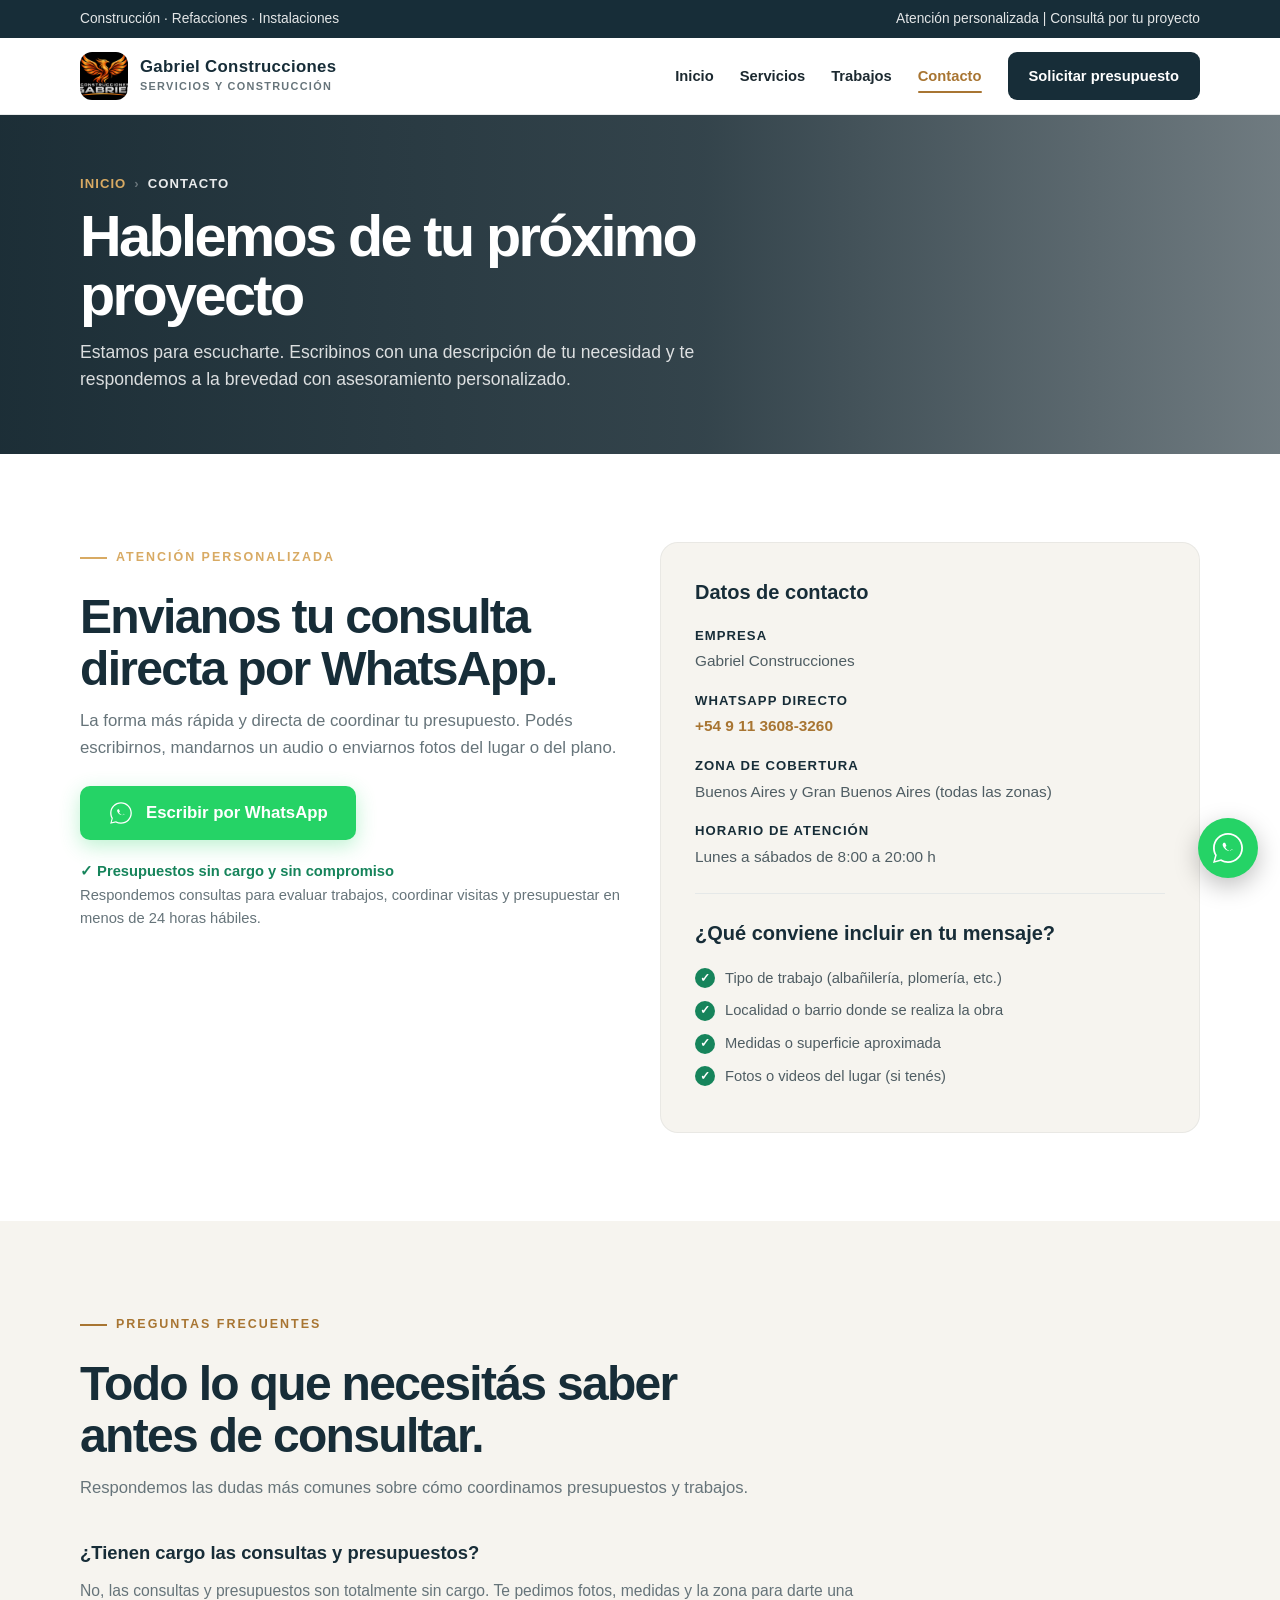
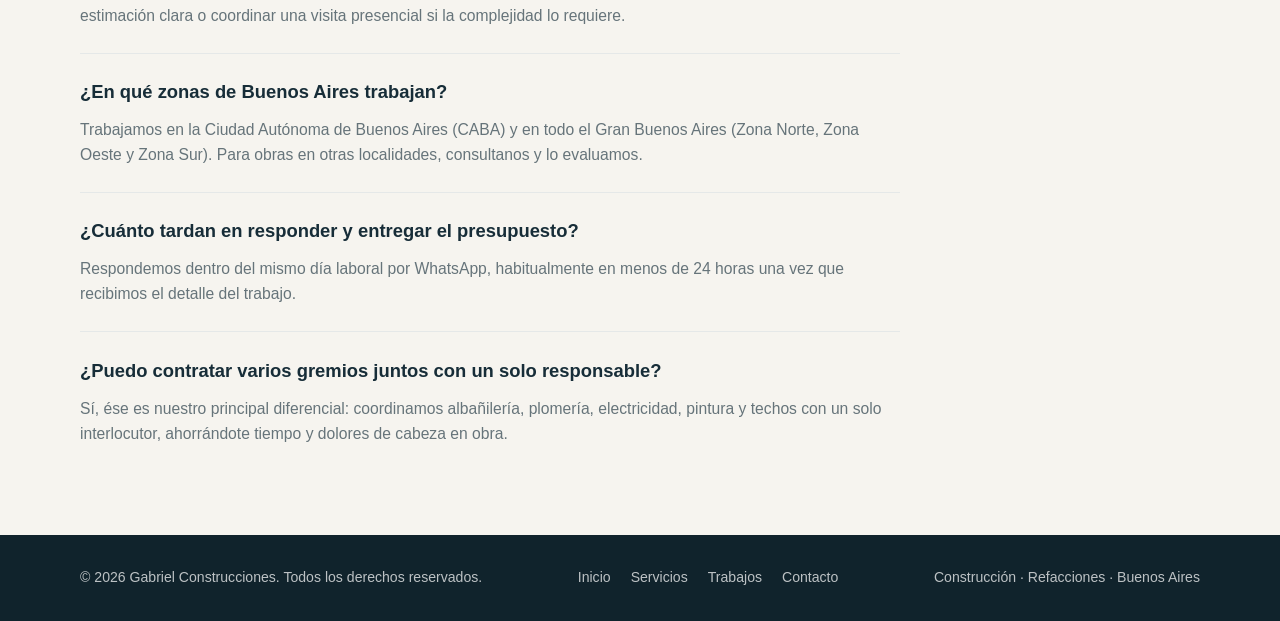
==== contacto.html @ 3e6b3d1d "Add files via upload" ====
<!DOCTYPE html>
<html lang="es">
<head>
  <meta charset="UTF-8">
  <meta name="viewport" content="width=device-width, initial-scale=1.0">
  <title>Contacto | Solicitá tu Presupuesto – Gabriel Construcciones Buenos Aires</title>
  <meta name="description" content="Contactá a Gabriel Construcciones por WhatsApp al +54 9 11 3608-3260. Presupuestos sin cargo para obras, refacciones e instalaciones en Buenos Aires.">
  <meta name="theme-color" content="#172d38">
  <link rel="canonical" href="https://gabrielconstrucciones.com.ar/contacto.html">

  <!-- Open Graph -->
  <meta property="og:title" content="Contacto | Solicitá tu Presupuesto – Gabriel Construcciones">
  <meta property="og:description" content="Escribinos por WhatsApp y contanos tu proyecto. Presupuestos sin cargo en Buenos Aires y alrededores.">
  <meta property="og:type" content="website">
  <meta property="og:url" content="https://gabrielconstrucciones.com.ar/contacto.html">
  <meta property="og:image" content="https://images.unsplash.com/photo-1600607687939-ce8a6c25118c?auto=format&fit=crop&w=1200&q=85">
  <meta property="og:locale" content="es_AR">
  <meta property="og:site_name" content="Gabriel Construcciones">

  <!-- Schema.org ContactPage JSON-LD -->
  <script type="application/ld+json">
  {
    "@context": "https://schema.org",
    "@type": "ContactPage",
    "name": "Contacto – Gabriel Construcciones",
    "url": "https://gabrielconstrucciones.com.ar/contacto.html",
    "mainEntity": {
      "@type": "LocalBusiness",
      "name": "Gabriel Construcciones",
      "telephone": "+5491136083260",
      "url": "https://gabrielconstrucciones.com.ar",
      "address": {
        "@type": "PostalAddress",
        "addressLocality": "Buenos Aires",
        "addressRegion": "Buenos Aires",
        "addressCountry": "AR"
      },
      "openingHoursSpecification": [{
        "@type": "OpeningHoursSpecification",
        "dayOfWeek": ["Monday","Tuesday","Wednesday","Thursday","Friday","Saturday"],
        "opens": "08:00",
        "closes": "20:00"
      }],
      "contactPoint": {
        "@type": "ContactPoint",
        "contactType": "customer service",
        "telephone": "+5491136083260",
        "availableLanguage": "Spanish"
      }
    }
  }
  </script>

  <!-- Schema.org FAQPage JSON-LD -->
  <script type="application/ld+json">
  {
    "@context": "https://schema.org",
    "@type": "FAQPage",
    "mainEntity": [
      {
        "@type": "Question",
        "name": "¿Tienen cargo las consultas y presupuestos?",
        "acceptedAnswer": {
          "@type": "Answer",
          "text": "No, las consultas y presupuestos son completamente sin cargo ni compromiso. Te pedimos fotos, medidas y la zona para darte una estimación clara."
        }
      },
      {
        "@type": "Question",
        "name": "¿En qué zonas de Buenos Aires trabajan?",
        "acceptedAnswer": {
          "@type": "Answer",
          "text": "Trabajamos en la Ciudad Autónoma de Buenos Aires (CABA) y en todo el Gran Buenos Aires (Zona Norte, Zona Oeste y Zona Sur)."
        }
      },
      {
        "@type": "Question",
        "name": "¿Cuánto tardan en responder y entregar el presupuesto?",
        "acceptedAnswer": {
          "@type": "Answer",
          "text": "Respondemos los mensajes de WhatsApp dentro del mismo día laboral, habitualmente en menos de 24 horas."
        }
      },
      {
        "@type": "Question",
        "name": "¿Puedo contratar varios gremios juntos con un solo responsable?",
        "acceptedAnswer": {
          "@type": "Answer",
          "text": "Sí, justamente ése es nuestro principal valor: coordinamos albañilería, plomería, electricidad, pintura y techos con un único punto de contacto."
        }
      }
    ]
  }
  </script>

  <!-- CSS: styles.css (común) + contacto.css (específico) -->
  <link rel="stylesheet" href="css/styles.css">
  <link rel="stylesheet" href="css/contacto.css">
</head>
<body>

  <!-- TOPBAR FIJA -->
  <div class="topbar">
    <div class="topbar-inner">
      <span>Construcción · Refacciones · Instalaciones</span>
      <span class="topbar-right-info">Atención personalizada | Consultá por tu proyecto</span>
    </div>
  </div>

  <!-- HEADER / NAVBAR FIJA -->
  <header>
    <div class="container nav">
      <a class="brand" href="index.html" aria-label="Gabriel Construcciones – Inicio">
        <span class="brand-mark"><img src="img/New-logo.jpeg" alt="Logo Gabriel Construcciones"></span>
        <span class="brand-text">
          <span class="brand-title">Gabriel Construcciones</span>
          <span class="brand-subtitle">Servicios y construcción</span>
        </span>
      </a>
      <nav class="nav-links" aria-label="Navegación principal">
        <a href="index.html">Inicio</a>
        <a href="servicios.html">Servicios</a>
        <a href="trabajos.html">Trabajos</a>
        <a href="contacto.html" class="active" aria-current="page">Contacto</a>
        <a class="btn btn-dark whatsapp-link" href="#">Solicitar presupuesto</a>
      </nav>
    </div>
  </header>

  <main>

    <!-- ══ 1. PAGE HERO ══ -->
    <section class="page-hero" style="background-image: url('https://images.unsplash.com/photo-1600607687939-ce8a6c25118c?auto=format&fit=crop&w=2000&q=85');">
      <div class="container">
        <div class="breadcrumb" aria-label="Miga de pan">
          <a href="index.html">Inicio</a>
          <span class="breadcrumb-separator">›</span>
          <span class="breadcrumb-current">Contacto</span>
        </div>
        <h1>Hablemos de tu próximo proyecto</h1>
        <p>Estamos para escucharte. Escribinos con una descripción de tu necesidad y te respondemos a la brevedad con asesoramiento personalizado.</p>
      </div>
    </section>

    <!-- ══ 2. GRILLA PRINCIPAL DE CONTACTO ══ -->
    <section id="contacto">
      <div class="container contact-grid">

        <!-- Columna izquierda: llamado a la acción directo -->
        <div class="contact-intro">
          <span class="eyebrow">Atención personalizada</span>
          <h2>Envianos tu consulta directa por WhatsApp.</h2>
          <p>La forma más rápida y directa de coordinar tu presupuesto. Podés escribirnos, mandarnos un audio o enviarnos fotos del lugar o del plano.</p>

          <a class="btn-wa whatsapp-link" href="#" aria-label="Escribir por WhatsApp a Gabriel Construcciones">
            <svg viewBox="0 0 48 48" fill="none" xmlns="http://www.w3.org/2000/svg">
              <path d="M24 4C12.954 4 4 12.954 4 24c0 3.69.997 7.14 2.734 10.1L4 44l10.17-2.676A19.9 19.9 0 0 0 24 44c11.046 0 20-8.954 20-20S35.046 4 24 4z" fill="#ffffff"/>
              <path d="M24 6.4C14.274 6.4 6.4 14.274 6.4 24c0 3.448.955 6.676 2.616 9.432L6.8 41.2l7.98-2.158A17.55 17.55 0 0 0 24 41.6c9.726 0 17.6-7.874 17.6-17.6S33.726 6.4 24 6.4z" fill="#25d366"/>
              <path d="M31.6 27.44c-.394-.197-2.33-1.149-2.692-1.28-.362-.131-.625-.197-.888.197-.263.394-1.02 1.28-1.25 1.543-.23.263-.46.296-.854.099-.394-.197-1.663-.613-3.167-1.954-1.17-1.044-1.96-2.332-2.19-2.726-.23-.394-.025-.607.172-.803.177-.176.394-.46.591-.69.197-.23.263-.394.394-.657.131-.263.066-.493-.033-.69-.099-.197-.888-2.14-1.217-2.929-.32-.77-.645-.665-.888-.677-.23-.011-.493-.014-.756-.014s-.69.099-.952.493c-.263.394-1.02 1.015-1.02 2.46s1.054 2.858 1.2 3.055c.148.197 2.051 3.133 4.972 4.395.695.3 1.237.479 1.66.614.697.222 1.332.19 1.834.115.559-.084 1.723-.704 1.967-1.384.243-.68.243-1.264.17-1.384-.07-.12-.333-.197-.727-.394z" fill="#ffffff"/>
            </svg>
            <span>Escribir por WhatsApp</span>
          </a>

          <div class="contact-note">
            <span>✓ Presupuestos sin cargo y sin compromiso</span>
            Respondemos consultas para evaluar trabajos, coordinar visitas y presupuestar en menos de 24 horas hábiles.
          </div>
        </div>

        <!-- Columna derecha: tarjeta con datos -->
        <aside class="contact-card">
          <h3>Datos de contacto</h3>
          <div class="contact-item">
            <strong>Empresa</strong>
            Gabriel Construcciones
          </div>
          <div class="contact-item">
            <strong>WhatsApp directo</strong>
            <a class="whatsapp-link" href="#">+54 9 11 3608-3260</a>
          </div>
          <div class="contact-item">
            <strong>Zona de cobertura</strong>
            Buenos Aires y Gran Buenos Aires (todas las zonas)
          </div>
          <div class="contact-item">
            <strong>Horario de atención</strong>
            Lunes a sábados de 8:00 a 20:00 h
          </div>

          <hr class="contact-divider">

          <h3>¿Qué conviene incluir en tu mensaje?</h3>
          <ul class="tips-list">
            <li>Tipo de trabajo (albañilería, plomería, etc.)</li>
            <li>Localidad o barrio donde se realiza la obra</li>
            <li>Medidas o superficie aproximada</li>
            <li>Fotos o videos del lugar (si tenés)</li>
          </ul>
        </aside>

      </div>
    </section>

    <!-- ══ 3. SECCIÓN FAQ ══ -->
    <section class="section-soft" id="preguntas">
      <div class="container">
        <div class="section-heading">
          <span class="eyebrow">Preguntas frecuentes</span>
          <h2>Todo lo que necesitás saber antes de consultar.</h2>
          <p>Respondemos las dudas más comunes sobre cómo coordinamos presupuestos y trabajos.</p>
        </div>

        <div class="faq-list">
          <article class="faq-item">
            <h3 class="faq-q">¿Tienen cargo las consultas y presupuestos?</h3>
            <p class="faq-a">No, las consultas y presupuestos son totalmente sin cargo. Te pedimos fotos, medidas y la zona para darte una estimación clara o coordinar una visita presencial si la complejidad lo requiere.</p>
          </article>

          <article class="faq-item">
            <h3 class="faq-q">¿En qué zonas de Buenos Aires trabajan?</h3>
            <p class="faq-a">Trabajamos en la Ciudad Autónoma de Buenos Aires (CABA) y en todo el Gran Buenos Aires (Zona Norte, Zona Oeste y Zona Sur). Para obras en otras localidades, consultanos y lo evaluamos.</p>
          </article>

          <article class="faq-item">
            <h3 class="faq-q">¿Cuánto tardan en responder y entregar el presupuesto?</h3>
            <p class="faq-a">Respondemos dentro del mismo día laboral por WhatsApp, habitualmente en menos de 24 horas una vez que recibimos el detalle del trabajo.</p>
          </article>

          <article class="faq-item">
            <h3 class="faq-q">¿Puedo contratar varios gremios juntos con un solo responsable?</h3>
            <p class="faq-a">Sí, ése es nuestro principal diferencial: coordinamos albañilería, plomería, electricidad, pintura y techos con un solo interlocutor, ahorrándote tiempo y dolores de cabeza en obra.</p>
          </article>
        </div>
      </div>
    </section>

  </main>

  <!-- FOOTER -->
  <footer>
    <div class="container footer-inner">
      <span>© <span id="year"></span> Gabriel Construcciones. Todos los derechos reservados.</span>
      <div class="footer-links">
        <a href="index.html">Inicio</a>
        <a href="servicios.html">Servicios</a>
        <a href="trabajos.html">Trabajos</a>
        <a href="contacto.html">Contacto</a>
      </div>
      <span>Construcción · Refacciones · Buenos Aires</span>
    </div>
  </footer>

  <!-- WHATSAPP FLOTANTE -->
  <a class="whatsapp-float whatsapp-link" href="#" aria-label="Contactar a Gabriel Construcciones por WhatsApp" title="Escribinos por WhatsApp">
    <svg viewBox="0 0 48 48" fill="none" xmlns="http://www.w3.org/2000/svg">
      <path d="M24 4C12.954 4 4 12.954 4 24c0 3.69.997 7.14 2.734 10.1L4 44l10.17-2.676A19.9 19.9 0 0 0 24 44c11.046 0 20-8.954 20-20S35.046 4 24 4z" fill="#ffffff"/>
      <path d="M24 6.4C14.274 6.4 6.4 14.274 6.4 24c0 3.448.955 6.676 2.616 9.432L6.8 41.2l7.98-2.158A17.55 17.55 0 0 0 24 41.6c9.726 0 17.6-7.874 17.6-17.6S33.726 6.4 24 6.4z" fill="#25d366"/>
      <path d="M31.6 27.44c-.394-.197-2.33-1.149-2.692-1.28-.362-.131-.625-.197-.888.197-.263.394-1.02 1.28-1.25 1.543-.23.263-.46.296-.854.099-.394-.197-1.663-.613-3.167-1.954-1.17-1.044-1.96-2.332-2.19-2.726-.23-.394-.025-.607.172-.803.177-.176.394-.46.591-.69.197-.23.263-.394.394-.657.131-.263.066-.493-.033-.69-.099-.197-.888-2.14-1.217-2.929-.32-.77-.645-.665-.888-.677-.23-.011-.493-.014-.756-.014s-.69.099-.952.493c-.263.394-1.02 1.015-1.02 2.46s1.054 2.858 1.2 3.055c.148.197 2.051 3.133 4.972 4.395.695.3 1.237.479 1.66.614.697.222 1.332.19 1.834.115.559-.084 1.723-.704 1.967-1.384.243-.68.243-1.264.17-1.384-.07-.12-.333-.197-.727-.394z" fill="#ffffff"/>
    </svg>
  </a>

  <!-- JS DINÁMICO (Animaciones al hacer scroll y funcionalidades) -->
  <script src="js/main.js"></script>
</body>
</html>
---- css/styles.css ----
/* ============================================================
   Gabriel Construcciones – Hoja de estilos principal
   styles.css  |  Base compartida: variables, layout, navbar,
                 footer, botones y utilidades.
   ============================================================ */

/* ── VARIABLES ─────────────────────────────────────────────── */
:root {
  --navy:          #172d38;
  --navy-2:        #203d49;
  --gold:          #d8aa63;
  --gold-dark:     #a87532;
  --cream:         #f6f4ef;
  --paper:         #ffffff;
  --ink:           #1c2930;
  --muted:         #66747a;
  --green:         #16845b;
  --wa-green:      #25d366;
  --line:          #e5e8e8;
  --radius:        18px;
  --shadow:        0 16px 45px rgba(20, 39, 48, .10);
  --topbar-height: 38px;
  --navbar-height: 76px;
}

/* ── RESET & BASE ───────────────────────────────────────────── */
*, *::before, *::after { box-sizing: border-box; }
html { scroll-behavior: smooth; }
body {
  margin: 0;
  padding-top: calc(var(--topbar-height) + var(--navbar-height));
  color: var(--ink);
  background: var(--paper);
  font-family: Arial, Helvetica, sans-serif;
  line-height: 1.55;
  -webkit-font-smoothing: antialiased;
}
a { color: inherit; text-decoration: none; }
img { max-width: 100%; display: block; }
ul, ol { padding: 0; margin: 0; list-style: none; }

/* ── CONTENEDOR ─────────────────────────────────────────────── */
.container {
  width: min(1120px, calc(100% - 40px));
  margin: 0 auto;
}

/* ── TOPBAR FIJA ────────────────────────────────────────────── */
.topbar {
  position: fixed;
  top: 0;
  left: 0;
  right: 0;
  z-index: 40;
  background: var(--navy);
  color: #fff;
  font-size: .86rem;
  min-height: var(--topbar-height);
  display: flex;
  align-items: center;
}
.topbar-inner {
  width: min(1120px, calc(100% - 40px));
  margin: 0 auto;
  min-height: var(--topbar-height);
  display: flex;
  justify-content: space-between;
  align-items: center;
  gap: 16px;
}
.topbar span { opacity: .88; }
.topbar-right-info { opacity: .88; }

/* ── HEADER / NAVBAR FIJA ───────────────────────────────────── */
header {
  position: fixed;
  top: var(--topbar-height);
  left: 0;
  right: 0;
  z-index: 39;
  background: rgba(255, 255, 255, .97);
  border-bottom: 1px solid rgba(20, 39, 48, .08);
  backdrop-filter: blur(12px);
  -webkit-backdrop-filter: blur(12px);
}
.nav {
  min-height: var(--navbar-height);
  display: flex;
  justify-content: space-between;
  align-items: center;
  gap: 24px;
}

/* ── MARCA / LOGO ───────────────────────────────────────────── */
.brand {
  display: flex;
  align-items: center;
  gap: 12px;
  font-weight: 800;
  letter-spacing: .02em;
  color: var(--navy);
  text-decoration: none;
}
.brand:hover { color: var(--navy); }
.brand-mark {
  flex-shrink: 0;
  width: 48px;
  height: 48px;
  display: flex;
  align-items: center;
  justify-content: center;
  border-radius: 12px;
  overflow: hidden;
  background: transparent;
}
.brand-mark img {
  width: 100%;
  height: 100%;
  object-fit: cover;
  display: block;
}
.brand-text {
  display: flex;
  flex-direction: column;
}
.brand-title {
  display: block;
  font-size: 1.05rem;
  font-weight: 800;
  line-height: 1.15;
  color: var(--navy);
}
.brand-subtitle {
  display: block;
  color: var(--muted);
  font-size: .68rem;
  font-weight: 600;
  letter-spacing: .12em;
  text-transform: uppercase;
  margin-top: 2px;
}

/* ── NAVEGACIÓN ─────────────────────────────────────────────── */
.nav-links {
  display: flex;
  align-items: center;
  gap: 26px;
  font-size: .92rem;
  font-weight: 700;
}
.nav-links a:not(.btn) {
  color: var(--ink);
  transition: color .18s ease;
  position: relative;
  padding: 6px 0;
}
.nav-links a:not(.btn):hover,
.nav-links a:not(.btn).active,
.nav-links a:not(.btn)[aria-current="page"] {
  color: var(--gold-dark);
}
.nav-links a:not(.btn).active::after,
.nav-links a:not(.btn)[aria-current="page"]::after {
  content: "";
  position: absolute;
  left: 0;
  right: 0;
  bottom: 0;
  height: 2px;
  background: var(--gold-dark);
  border-radius: 2px;
}

/* ── BOTONES ────────────────────────────────────────────────── */
.btn {
  display: inline-flex;
  justify-content: center;
  align-items: center;
  gap: 9px;
  min-height: 48px;
  padding: 0 21px;
  border: 0;
  border-radius: 9px;
  background: var(--gold);
  color: var(--navy);
  font-weight: 800;
  font-size: .92rem;
  cursor: pointer;
  text-decoration: none;
  transition: transform .18s ease, filter .18s ease;
  white-space: nowrap;
}
.btn:hover {
  transform: translateY(-2px);
  filter: brightness(1.04);
}
.btn-dark {
  background: var(--navy);
  color: #fff;
}
.btn-dark:hover {
  background: var(--navy-2);
  color: #fff;
}
.btn-outline {
  border: 1px solid rgba(255, 255, 255, .42);
  color: #fff;
  background: transparent;
}
.btn-outline:hover {
  background: rgba(255, 255, 255, .1);
  color: #fff;
}

/* ── EYEBROW & TIPOGRAFÍA COMÚN ─────────────────────────────── */
.eyebrow {
  display: inline-flex;
  align-items: center;
  gap: 9px;
  color: var(--gold);
  font-size: .78rem;
  font-weight: 800;
  letter-spacing: .16em;
  text-transform: uppercase;
  margin: 0 0 10px;
}
.eyebrow::before {
  content: "";
  width: 27px;
  height: 2px;
  background: currentColor;
  flex-shrink: 0;
}
.section-heading {
  max-width: 690px;
  margin-bottom: 38px;
}
.section-heading .eyebrow {
  color: var(--gold-dark);
}
.section-heading p {
  color: var(--muted);
  margin: 0;
  font-size: 1.04rem;
}

h1 {
  margin: 20px 0 18px;
  max-width: 680px;
  font-size: clamp(2.5rem, 6vw, 4.8rem);
  line-height: 1.03;
  letter-spacing: -.045em;
}
h2 {
  margin: 13px 0 12px;
  color: var(--navy);
  font-size: clamp(2rem, 4vw, 3rem);
  line-height: 1.1;
  letter-spacing: -.035em;
}
h3 {
  color: var(--navy);
}

/* ── SECCIONES BASE ─────────────────────────────────────────── */
section {
  padding: 88px 0;
}
.section-soft {
  background: var(--cream);
}

/* ── PAGE HERO (para páginas secundarias) ────────────────────── */
.page-hero {
  position: relative;
  min-height: 340px;
  display: flex;
  align-items: center;
  color: #fff;
  background-size: cover;
  background-position: center;
  padding: 60px 0;
}
.page-hero::before {
  content: "";
  position: absolute;
  inset: 0;
  background: linear-gradient(90deg, rgba(16,35,44,.95) 0%, rgba(16,35,44,.85) 55%, rgba(16,35,44,.60) 100%);
  z-index: 1;
}
.page-hero .container {
  position: relative;
  z-index: 2;
  max-width: 760px;
  margin-left: max(20px, calc((100% - 1120px) / 2));
}
.page-hero h1 {
  font-size: clamp(2.2rem, 5vw, 3.6rem);
  margin: 12px 0 14px;
}
.page-hero p {
  font-size: 1.1rem;
  color: rgba(255, 255, 255, .84);
  margin: 0;
  max-width: 620px;
}

/* ── BREADCRUMB ─────────────────────────────────────────────── */
.breadcrumb {
  display: flex;
  align-items: center;
  gap: 8px;
  font-size: .82rem;
  font-weight: 700;
  letter-spacing: .08em;
  text-transform: uppercase;
  color: rgba(255, 255, 255, .65);
  margin-bottom: 8px;
}
.breadcrumb a {
  color: var(--gold);
  transition: opacity .18s;
}
.breadcrumb a:hover { opacity: .8; }
.breadcrumb-separator { opacity: .5; }
.breadcrumb-current { color: rgba(255, 255, 255, .9); }

/* ── CTA BAND (compartido) ──────────────────────────────────── */
.cta-band {
  padding: 58px 0;
  color: #fff;
  background: var(--navy);
}
.cta-inner {
  display: flex;
  justify-content: space-between;
  align-items: center;
  gap: 30px;
}
.cta-inner h2 {
  color: #fff;
  margin: 0 0 10px;
}
.cta-inner p {
  margin: 0;
  color: rgba(255, 255, 255, .72);
}

/* ── FOOTER (compartido) ────────────────────────────────────── */
footer {
  padding: 32px 0;
  background: #10232c;
  color: rgba(255, 255, 255, .72);
  font-size: .88rem;
}
.footer-inner {
  display: flex;
  justify-content: space-between;
  align-items: center;
  gap: 20px;
  flex-wrap: wrap;
}
.footer-links {
  display: flex;
  gap: 20px;
  align-items: center;
}
.footer-links a {
  color: rgba(255, 255, 255, .72);
  transition: color .18s;
}
.footer-links a:hover {
  color: var(--gold);
}

/* ── BOTÓN FLOTANTE WHATSAPP (compartido) ────────────────────── */
.whatsapp-float {
  position: fixed;
  right: 22px;
  bottom: 22px;
  z-index: 50;
  width: 60px;
  height: 60px;
  display: grid;
  place-items: center;
  border-radius: 50%;
  background: var(--wa-green);
  box-shadow: 0 8px 25px rgba(0, 0, 0, .25);
  transition: transform .2s ease, box-shadow .2s ease;
  text-decoration: none;
}
.whatsapp-float:hover {
  transform: scale(1.08);
  box-shadow: 0 12px 30px rgba(0, 0, 0, .32);
}
.whatsapp-float svg {
  width: 36px;
  height: 36px;
  display: block;
}

/* ── HEADER CON SOMBRA AL HACER SCROLL ──────────────────────── */
header.header-scrolled {
  box-shadow: 0 10px 30px rgba(20, 39, 48, 0.08);
  background: rgba(255, 255, 255, 0.98);
}

/* ── ANIMACIONES AL HACER SCROLL (JS REVEAL) ────────────────── */
.reveal-on-scroll {
  opacity: 0;
  transform: translateY(32px);
  transition: opacity 0.7s cubic-bezier(0.16, 1, 0.3, 1), transform 0.7s cubic-bezier(0.16, 1, 0.3, 1);
  will-change: opacity, transform;
}

.reveal-on-scroll.is-visible {
  opacity: 1;
  transform: translateY(0);
}

/* Transición suave para elementos con interacción */
.service-card, .work-card, .step {
  transition: transform 0.3s cubic-bezier(0.16, 1, 0.3, 1), box-shadow 0.3s ease;
}

/* ── RESPONSIVE BASE (900px & 650px) ────────────────────────── */
@media (max-width: 900px) {
  .nav-links a:not(.btn) { display: none; }
  .nav-links { gap: 14px; }
}

@media (max-width: 650px) {
  body { padding-top: calc(var(--topbar-height) + 66px); }
  .container { width: min(100% - 30px, 1120px); }
  .topbar-inner { justify-content: center; text-align: center; }
  .topbar-right-info { display: none; }
  .nav { min-height: 66px; }
  .nav-links .btn { min-height: 42px; padding: 0 13px; font-size: .84rem; }
  .page-hero { min-height: 280px; padding: 40px 0; }
  section { padding: 66px 0; }
  .cta-inner { align-items: flex-start; flex-direction: column; }
  .footer-inner { flex-direction: column; align-items: flex-start; gap: 14px; }
  .whatsapp-float { width: 54px; height: 54px; right: 15px; bottom: 15px; }
  .whatsapp-float svg { width: 32px; height: 32px; }
}
---- css/contacto.css ----
/* ============================================================
   Gabriel Construcciones – Estilos específicos de Contacto
   contacto.css
   ============================================================ */

/* ── GRID DE CONTACTO (2 columnas) ──────────────────────────── */
.contact-grid {
  display: grid;
  grid-template-columns: 1fr 1fr;
  gap: 40px;
  align-items: start;
}

.contact-intro p {
  color: var(--muted);
  font-size: 1.05rem;
  line-height: 1.6;
  margin: 0 0 24px;
}

/* ── BOTÓN WHATSAPP GRANDE DE CONTACTO ──────────────────────── */
.btn-wa {
  display: inline-flex;
  align-items: center;
  justify-content: center;
  gap: 12px;
  background: var(--wa-green);
  color: #fff;
  font-weight: 800;
  font-size: 1.05rem;
  padding: 0 28px;
  min-height: 54px;
  border-radius: 10px;
  box-shadow: 0 6px 20px rgba(37, 211, 102, .3);
  transition: transform .18s ease, filter .18s ease, box-shadow .18s ease;
  text-decoration: none;
}
.btn-wa:hover {
  transform: translateY(-2px);
  filter: brightness(1.06);
  box-shadow: 0 10px 25px rgba(37, 211, 102, .4);
}
.btn-wa svg {
  width: 26px;
  height: 26px;
  flex-shrink: 0;
}

.contact-note {
  margin-top: 20px;
  color: var(--muted);
  font-size: .92rem;
  line-height: 1.6;
}
.contact-note span {
  display: block;
  margin-top: 4px;
  color: var(--green);
  font-weight: 700;
}

/* ── TARJETA DE DATOS (DERECHA) ─────────────────────────────── */
.contact-card {
  padding: 34px;
  border-radius: var(--radius);
  background: var(--cream);
  border: 1px solid rgba(20, 39, 48, .06);
}
.contact-card h3 {
  color: var(--navy);
  margin: 0 0 18px;
  font-size: 1.25rem;
}
.contact-item {
  margin: 18px 0;
  color: #4f5d63;
  font-size: .96rem;
}
.contact-item strong {
  display: block;
  color: var(--navy);
  font-size: .82rem;
  letter-spacing: .08em;
  text-transform: uppercase;
  margin-bottom: 3px;
  font-weight: 800;
}
.contact-item a {
  color: var(--gold-dark);
  font-weight: 800;
  transition: opacity .18s;
}
.contact-item a:hover {
  opacity: .8;
}

.contact-divider {
  border: none;
  border-top: 1px solid var(--line);
  margin: 24px 0;
}

/* ── LISTA DE QUÉ INCLUIR EN LA CONSULTA ────────────────────── */
.tips-list {
  list-style: none;
  padding: 0;
  margin: 16px 0 0;
}
.tips-list li {
  display: flex;
  gap: 10px;
  margin: 10px 0;
  color: #4f5d63;
  font-size: .92rem;
  align-items: center;
}
.tips-list li::before {
  content: "✓";
  flex: 0 0 20px;
  height: 20px;
  display: grid;
  place-items: center;
  border-radius: 50%;
  color: #fff;
  background: var(--green);
  font-size: .75rem;
  font-weight: 900;
}

/* ── SECCIÓN FAQ ────────────────────────────────────────────── */
.faq-list {
  max-width: 820px;
  margin-top: 20px;
}
.faq-item {
  border-bottom: 1px solid var(--line);
  padding: 24px 0;
}
.faq-item:first-child {
  padding-top: 0;
}
.faq-item:last-child {
  border-bottom: none;
  padding-bottom: 0;
}
.faq-q {
  color: var(--navy);
  margin: 0 0 10px;
  font-size: 1.15rem;
  font-weight: 800;
}
.faq-a {
  color: var(--muted);
  margin: 0;
  font-size: .98rem;
  line-height: 1.65;
}

/* ── RESPONSIVE ESPECÍFICO DE CONTACTO ──────────────────────── */
@media (max-width: 768px) {
  .contact-grid {
    grid-template-columns: 1fr;
    gap: 30px;
  }
  .contact-card {
    padding: 24px;
  }
}
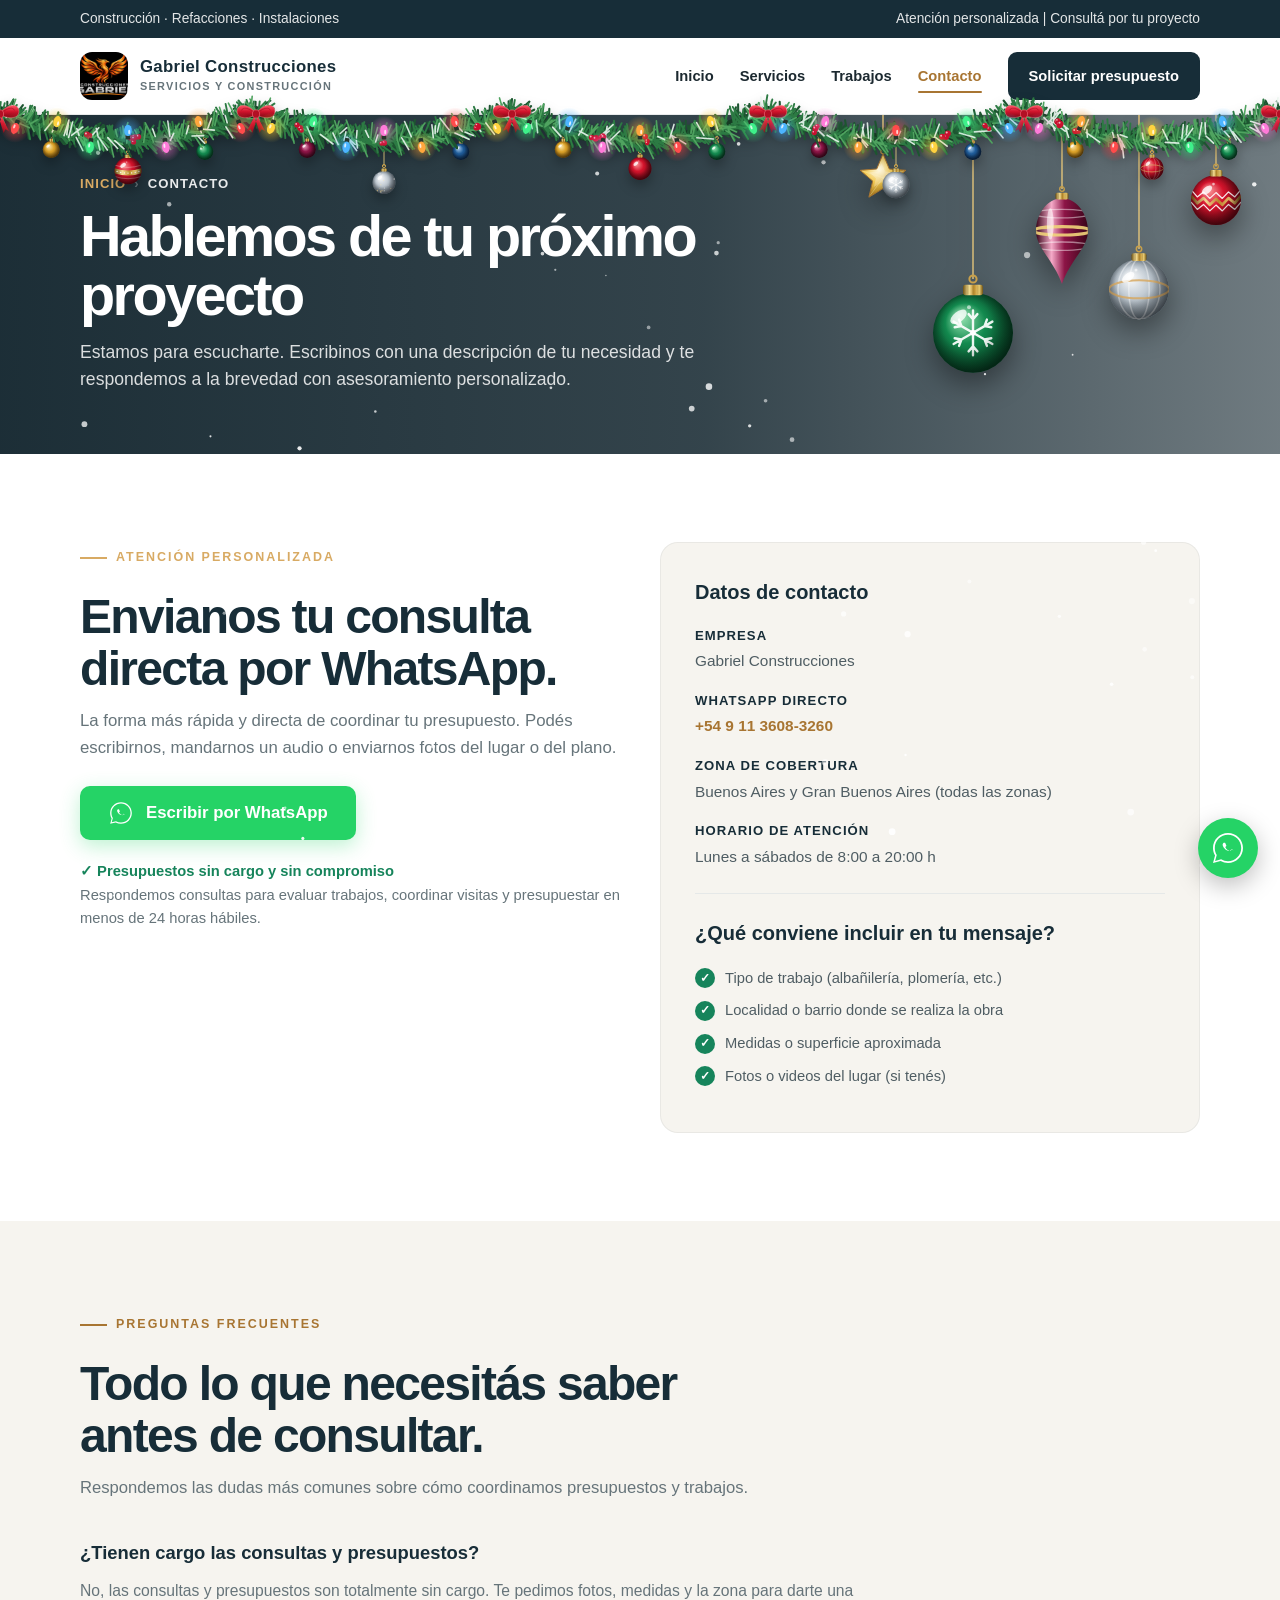
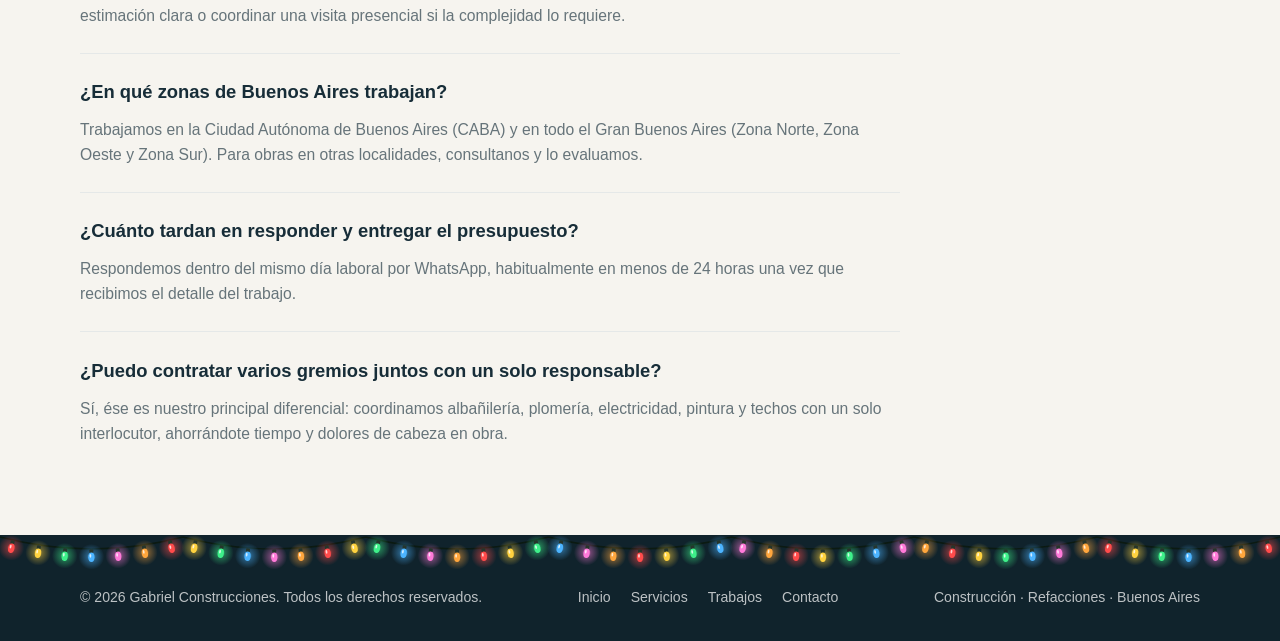
==== commit a0555ab6: "Decoración navideña: guirnalda con luces, bolas colgantes, nevada y tira de luces en el footer" ====
--- a/contacto.html
+++ b/contacto.html
@@ -96,6 +96,7 @@
   <!-- CSS: styles.css (común) + contacto.css (específico) -->
   <link rel="stylesheet" href="css/styles.css">
   <link rel="stylesheet" href="css/contacto.css">
+  <link rel="stylesheet" href="css/navidad.css">
 </head>
 <body>
 
@@ -117,7 +118,12 @@
           <span class="brand-subtitle">Servicios y construcción</span>
         </span>
       </a>
-      <nav class="nav-links" aria-label="Navegación principal">
+      <button class="nav-toggle" id="navToggle" aria-label="Abrir menú de navegación" aria-expanded="false">
+        <span></span>
+        <span></span>
+        <span></span>
+      </button>
+      <nav class="nav-links" id="navLinks" aria-label="Navegación principal">
         <a href="index.html">Inicio</a>
         <a href="servicios.html">Servicios</a>
         <a href="trabajos.html">Trabajos</a>
@@ -261,5 +267,6 @@
 
   <!-- JS DINÁMICO (Animaciones al hacer scroll y funcionalidades) -->
   <script src="js/main.js"></script>
+  <script src="js/navidad.js"></script>
 </body>
 </html>
--- a/css/styles.css
+++ b/css/styles.css
@@ -423,10 +423,90 @@
   transition: transform 0.3s cubic-bezier(0.16, 1, 0.3, 1), box-shadow 0.3s ease;
 }
 
+/* ── BOTÓN MENÚ HAMBURGUESA (MÓVIL) ─────────────────────────── */
+.nav-toggle {
+  display: none;
+  background: transparent;
+  border: none;
+  cursor: pointer;
+  padding: 8px;
+  width: 44px;
+  height: 44px;
+  flex-direction: column;
+  justify-content: center;
+  align-items: center;
+  gap: 5px;
+  z-index: 50;
+}
+.nav-toggle span {
+  display: block;
+  width: 26px;
+  height: 2.5px;
+  background: var(--navy);
+  border-radius: 2px;
+  transition: transform 0.3s ease, opacity 0.3s ease, background-color 0.3s ease;
+}
+.nav-toggle.is-active span:nth-child(1) {
+  transform: translateY(7.5px) rotate(45deg);
+}
+.nav-toggle.is-active span:nth-child(2) {
+  opacity: 0;
+}
+.nav-toggle.is-active span:nth-child(3) {
+  transform: translateY(-7.5px) rotate(-45deg);
+}
+
+/* ── OVERLAY OSCURO PARA MENÚ MÓVIL ─────────────────────────── */
+.nav-overlay {
+  display: none;
+  position: fixed;
+  inset: 0;
+  background: rgba(16, 35, 44, 0.6);
+  backdrop-filter: blur(4px);
+  z-index: 35;
+  opacity: 0;
+  transition: opacity 0.3s ease;
+}
+.nav-overlay.is-active {
+  display: block;
+  opacity: 1;
+}
+
 /* ── RESPONSIVE BASE (900px & 650px) ────────────────────────── */
 @media (max-width: 900px) {
-  .nav-links a:not(.btn) { display: none; }
-  .nav-links { gap: 14px; }
+  .nav-toggle {
+    display: flex;
+  }
+  .nav-links {
+    position: fixed;
+    top: calc(var(--topbar-height) + var(--navbar-height));
+    right: 0;
+    width: 280px;
+    height: calc(100vh - (var(--topbar-height) + var(--navbar-height)));
+    background: #ffffff;
+    flex-direction: column;
+    align-items: flex-start;
+    padding: 30px 24px;
+    gap: 20px;
+    box-shadow: -10px 0 30px rgba(0, 0, 0, 0.1);
+    transform: translateX(100%);
+    transition: transform 0.35s cubic-bezier(0.16, 1, 0.3, 1);
+    z-index: 45;
+  }
+  .nav-links.is-open {
+    transform: translateX(0);
+  }
+  .nav-links a:not(.btn) {
+    display: block;
+    font-size: 1.15rem;
+    width: 100%;
+    padding: 10px 0;
+    border-bottom: 1px solid var(--line);
+  }
+  .nav-links .btn {
+    width: 100%;
+    margin-top: 10px;
+  }
 }
 
 @media (max-width: 650px) {
@@ -435,7 +515,10 @@
   .topbar-inner { justify-content: center; text-align: center; }
   .topbar-right-info { display: none; }
   .nav { min-height: 66px; }
-  .nav-links .btn { min-height: 42px; padding: 0 13px; font-size: .84rem; }
+  .nav-links {
+    top: calc(var(--topbar-height) + 66px);
+    height: calc(100vh - (var(--topbar-height) + 66px));
+  }
   .page-hero { min-height: 280px; padding: 40px 0; }
   section { padding: 66px 0; }
   .cta-inner { align-items: flex-start; flex-direction: column; }
--- a/css/navidad.css
+++ b/css/navidad.css
@@ -0,0 +1,128 @@
+/* ============================================================
+   Gabriel Construcciones – Decoración navideña
+   navidad.css  |  Estilos de los adornos generados por js/navidad.js
+   Para quitar la decoración: borrar el <link> a este archivo y el
+   <script> a js/navidad.js en cada página.
+   ============================================================ */
+
+.xmas-deco {
+  pointer-events: none;
+  line-height: 0;
+}
+.xmas-deco svg {
+  display: block;
+  overflow: visible;
+}
+
+/* ── Guirnalda bajo el menú (acompaña al header fijo) ───────── */
+.xmas-garland {
+  position: absolute;
+  left: 0;
+  right: 0;
+  top: calc(100% - 8px);
+  z-index: 1;
+  filter: drop-shadow(0 6px 6px rgba(0, 0, 0, .28));
+}
+
+/* ── Adornos colgantes del hero ─────────────────────────────── */
+.xmas-on .hero {
+  position: relative;
+  overflow: hidden;
+}
+.xmas-on .hero > .container {
+  position: relative;
+  z-index: 2;
+}
+.xmas-on .page-hero {
+  overflow: hidden;
+}
+.xmas-hangers {
+  position: absolute;
+  inset: 0;
+  z-index: 1;
+}
+.xmas-hang {
+  position: absolute;
+  top: 0;
+  transform-origin: 50% 0;
+  animation: xmasSwing var(--d, 3.5s) ease-in-out var(--del, 0s) infinite alternate;
+  filter: drop-shadow(0 12px 14px rgba(0, 0, 0, .38));
+  will-change: transform;
+}
+
+/* ── Guirnalda sobre la franja CTA ──────────────────────────── */
+.xmas-on .cta-band {
+  position: relative;
+  padding-top: 112px;
+  overflow: hidden;
+}
+.xmas-garland-cta {
+  position: absolute;
+  left: 0;
+  right: 0;
+  top: 0;
+  z-index: 1;
+  filter: drop-shadow(0 6px 6px rgba(0, 0, 0, .35));
+}
+.xmas-on .cta-band .cta-inner {
+  position: relative;
+  z-index: 2;
+}
+
+/* ── Tira de luces del footer ───────────────────────────────── */
+.xmas-on footer {
+  position: relative;
+  padding-top: 52px;
+}
+.xmas-lights-footer {
+  position: absolute;
+  left: 0;
+  right: 0;
+  top: 0;
+}
+
+/* ── Nevada ─────────────────────────────────────────────────── */
+.xmas-snow {
+  position: fixed;
+  inset: 0;
+  width: 100%;
+  height: 100%;
+  z-index: 38;
+  pointer-events: none;
+}
+
+/* ── Animaciones ────────────────────────────────────────────── */
+.xmas-deco .xl {
+  animation: xmasTwinkle 2s ease-in-out infinite;
+}
+.xmas-deco .xs {
+  transform-box: view-box;
+  animation: xmasSwingSm 3s ease-in-out infinite alternate;
+}
+
+@keyframes xmasTwinkle {
+  0%, 100% { opacity: 1; }
+  50%      { opacity: .3; }
+}
+@keyframes xmasSwing {
+  from { transform: rotate(calc(var(--amp, 4deg) * -1)); }
+  to   { transform: rotate(var(--amp, 4deg)); }
+}
+@keyframes xmasSwingSm {
+  from { transform: rotate(-7deg); }
+  to   { transform: rotate(7deg); }
+}
+
+/* ── Responsive ─────────────────────────────────────────────── */
+@media (max-width: 650px) {
+  .xmas-on .cta-band { padding-top: 92px; }
+  .xmas-on footer { padding-top: 44px; }
+}
+
+/* ── Accesibilidad: sin movimiento si el usuario lo prefiere ── */
+@media (prefers-reduced-motion: reduce) {
+  .xmas-deco .xl,
+  .xmas-deco .xs,
+  .xmas-hang { animation: none !important; }
+}
+
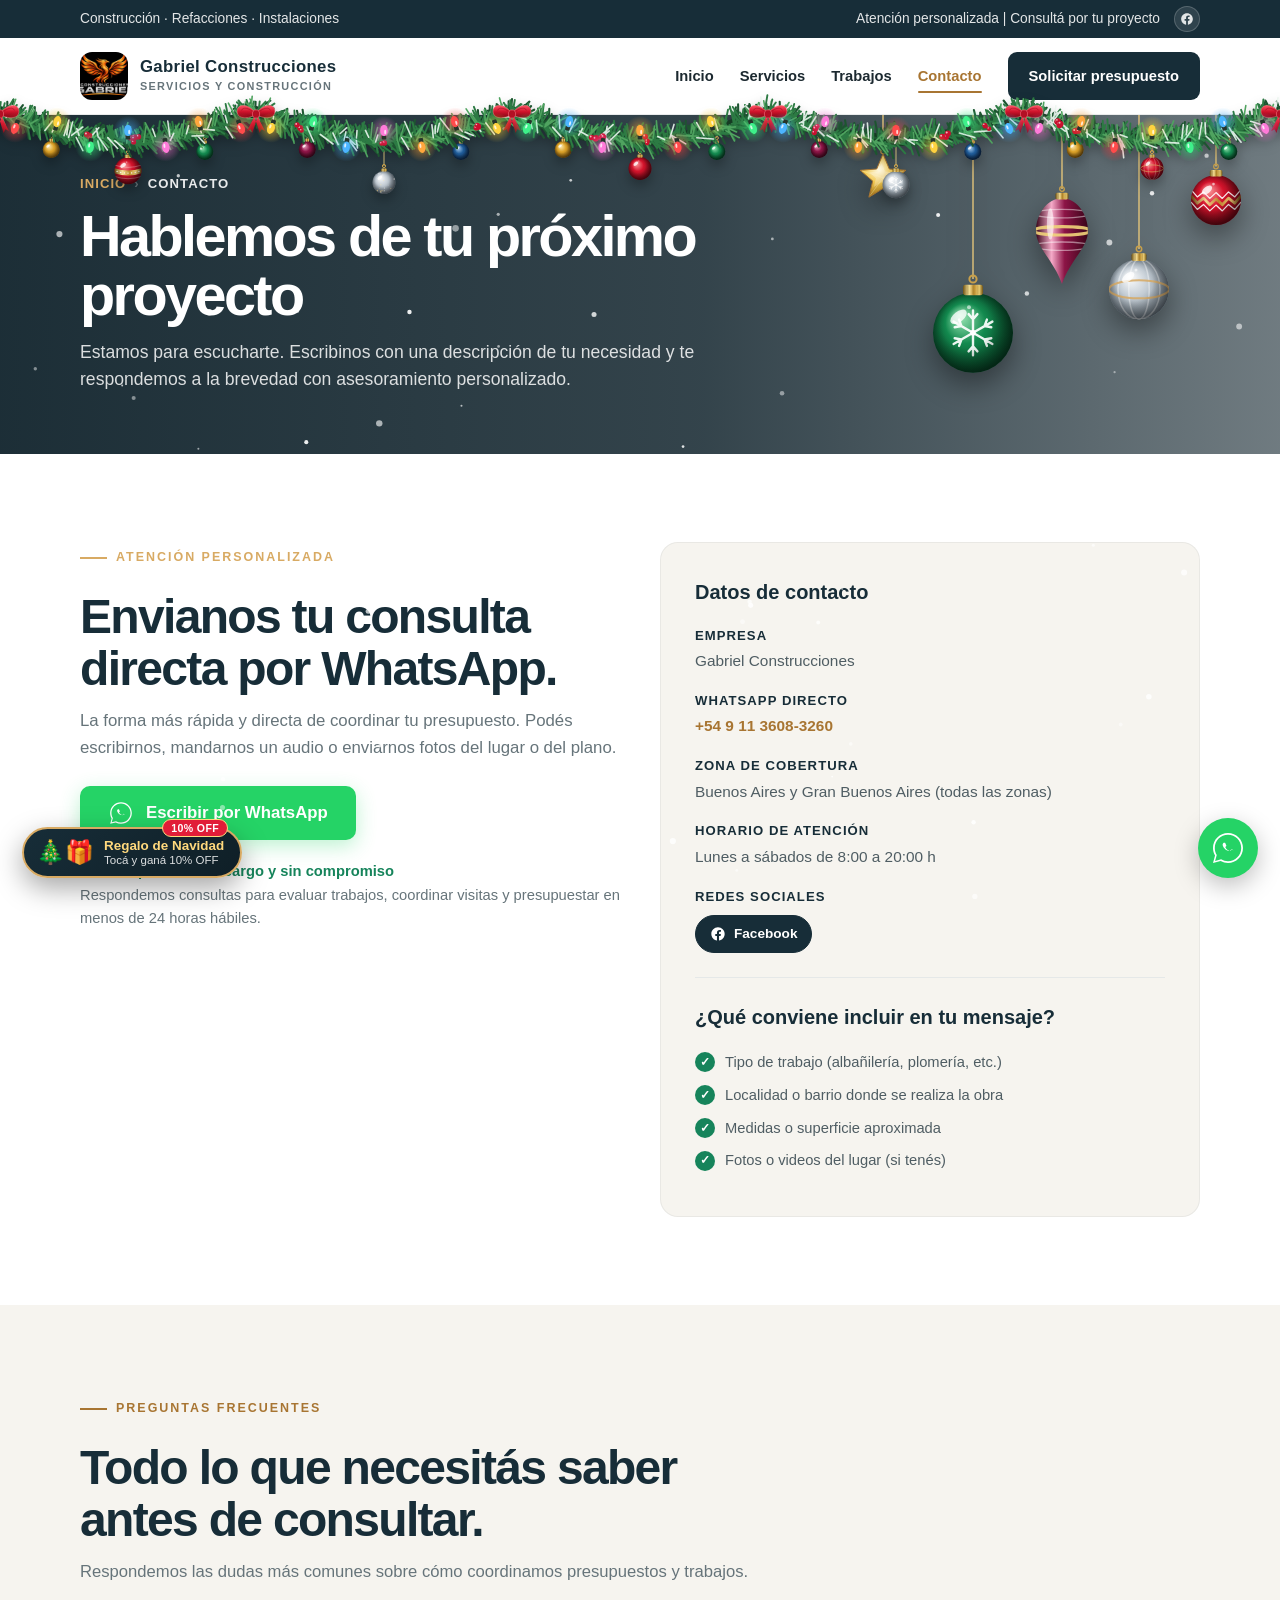
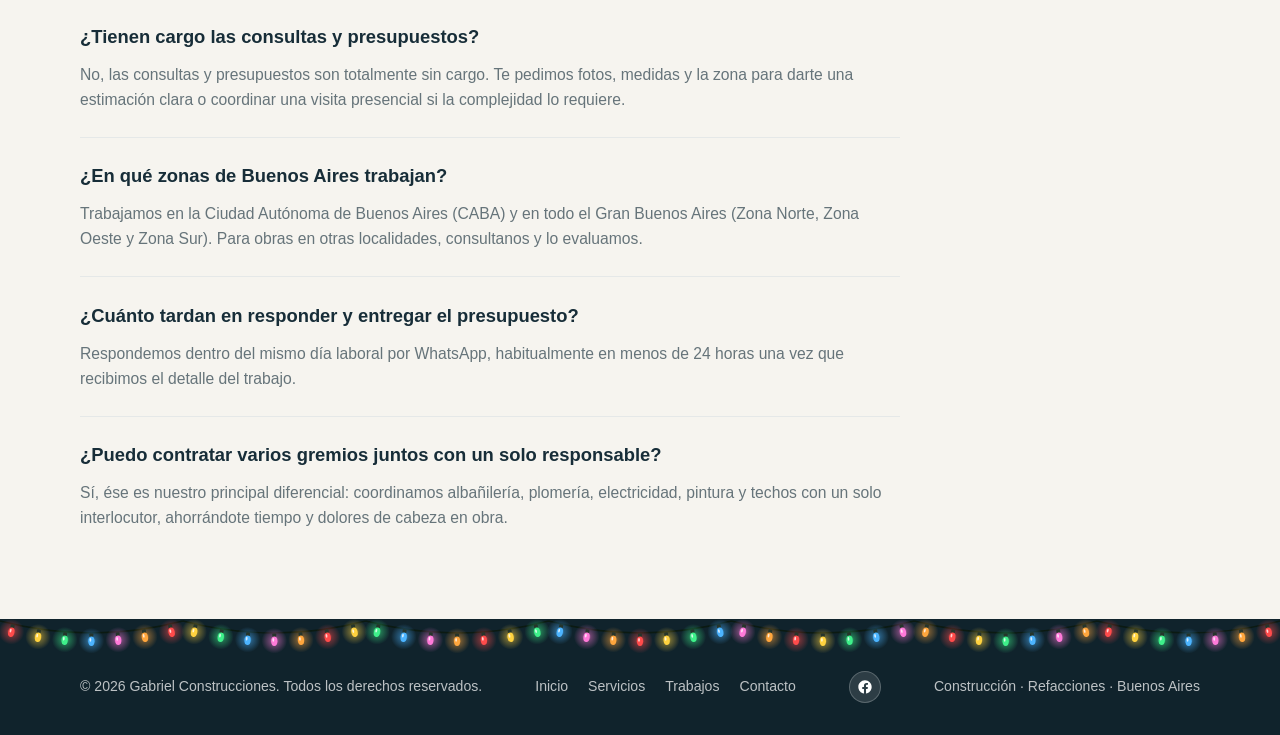
==== commit e8cdb108: "Agregar enlace e ícono de Facebook y dejar preparadas las demás redes sociales ocultas" ====
--- a/contacto.html
+++ b/contacto.html
@@ -104,7 +104,25 @@
   <div class="topbar">
     <div class="topbar-inner">
       <span>Construcción · Refacciones · Instalaciones</span>
-      <span class="topbar-right-info">Atención personalizada | Consultá por tu proyecto</span>
+      <span class="topbar-right-info">Atención personalizada | Consultá por tu proyecto
+      <div class="social-links" aria-label="Redes sociales de Gabriel Construcciones">
+        <!-- Facebook (activo) -->
+        <a class="social-link" data-social="facebook" href="https://web.facebook.com/profile.php?id=61596193542571" target="_blank" rel="noopener noreferrer" aria-label="Seguinos en Facebook" title="Seguinos en Facebook">
+          <svg viewBox="0 0 24 24" aria-hidden="true"><path d="M22 12c0-5.523-4.477-10-10-10S2 6.477 2 12c0 4.991 3.657 9.128 8.438 9.878v-6.987h-2.54V12h2.54V9.797c0-2.506 1.492-3.89 3.777-3.89 1.094 0 2.238.195 2.238.195v2.46h-1.26c-1.243 0-1.63.771-1.63 1.562V12h2.773l-.443 2.89h-2.33v6.988C18.343 21.128 22 16.991 22 12z"/></svg>
+        </a>
+        <!-- Instagram (oculto hasta cargar link en js/main.js) -->
+        <a class="social-link is-hidden" data-social="instagram" href="#" hidden aria-label="Seguinos en Instagram" title="Seguinos en Instagram">
+          <svg viewBox="0 0 24 24" aria-hidden="true"><path d="M12 2.163c3.204 0 3.584.012 4.85.07 3.252.148 4.771 1.691 4.919 4.919.058 1.265.069 1.645.069 4.849 0 3.205-.012 3.584-.069 4.849-.149 3.225-1.664 4.771-4.919 4.919-1.266.058-1.644.07-4.85.07-3.204 0-3.584-.012-4.849-.07-3.26-.149-4.771-1.699-4.919-4.92-.058-1.265-.07-1.644-.07-4.849 0-3.204.013-3.583.07-4.849.149-3.227 1.664-4.771 4.919-4.919 1.266-.057 1.645-.069 4.849-.069zm0-2.163c-3.259 0-3.667.014-4.947.072-4.358.2-6.78 2.618-6.98 6.98-.059 1.281-.073 1.689-.073 4.948 0 3.259.014 3.668.072 4.948.2 4.358 2.618 6.78 6.98 6.98 1.281.058 1.689.072 4.948.072 3.259 0 3.668-.014 4.948-.072 4.354-.2 6.782-2.618 6.979-6.98.059-1.28.073-1.689.073-4.948 0-3.259-.014-3.667-.072-4.947-.196-4.354-2.617-6.78-6.979-6.98-1.281-.059-1.69-.073-4.949-.073zm0 5.838a6.162 6.162 0 1 0 0 12.324 6.162 6.162 0 0 0 0-12.324zm0 10.162a4 4 0 1 1 0-8 4 4 0 0 1 0 8zm6.406-11.845a1.44 1.44 0 1 0 0 2.881 1.44 1.44 0 0 0 0-2.881z"/></svg>
+        </a>
+        <!-- TikTok (oculto hasta cargar link en js/main.js) -->
+        <a class="social-link is-hidden" data-social="tiktok" href="#" hidden aria-label="Seguinos en TikTok" title="Seguinos en TikTok">
+          <svg viewBox="0 0 24 24" aria-hidden="true"><path d="M19.59 6.69a4.83 4.83 0 0 1-3.77-4.25V2h-3.45v13.67a2.89 2.89 0 0 1-5.2 1.74 2.89 2.89 0 0 1 2.31-4.64 2.93 2.93 0 0 1 .88.13V9.4a6.84 6.84 0 0 0-1-.05A6.33 6.33 0 0 0 5 20.1a6.34 6.34 0 0 0 10.86-4.43v-7a8.16 8.16 0 0 0 4.77 1.52v-3.4a4.85 4.85 0 0 1-1-.1z"/></svg>
+        </a>
+        <!-- YouTube (oculto hasta cargar link en js/main.js) -->
+        <a class="social-link is-hidden" data-social="youtube" href="#" hidden aria-label="Seguinos en YouTube" title="Seguinos en YouTube">
+          <svg viewBox="0 0 24 24" aria-hidden="true"><path d="M23.498 6.186a3.016 3.016 0 0 0-2.122-2.136C19.505 3.545 12 3.545 12 3.545s-7.505 0-9.377.505A3.017 3.017 0 0 0 .502 6.186C0 8.07 0 12 0 12s0 3.93.502 5.814a3.016 3.016 0 0 0 2.122 2.136c1.871.505 9.376.505 9.376.505s7.505 0 9.377-.505a3.015 3.015 0 0 0 2.122-2.136C24 15.93 24 12 24 12s0-3.93-.502-5.814zM9.545 15.568V8.432L15.818 12l-6.273 3.568z"/></svg>
+        </a>
+      </div>      </span>
     </div>
   </div>
 
@@ -192,6 +210,27 @@
             <strong>Horario de atención</strong>
             Lunes a sábados de 8:00 a 20:00 h
           </div>
+          <div class="contact-item">
+            <strong>Redes sociales</strong>
+            <div class="contact-socials">
+              <a class="social-link" data-social="facebook" href="https://web.facebook.com/profile.php?id=61596193542571" target="_blank" rel="noopener noreferrer">
+                <svg viewBox="0 0 24 24" aria-hidden="true"><path d="M22 12c0-5.523-4.477-10-10-10S2 6.477 2 12c0 4.991 3.657 9.128 8.438 9.878v-6.987h-2.54V12h2.54V9.797c0-2.506 1.492-3.89 3.777-3.89 1.094 0 2.238.195 2.238.195v2.46h-1.26c-1.243 0-1.63.771-1.63 1.562V12h2.773l-.443 2.89h-2.33v6.988C18.343 21.128 22 16.991 22 12z"/></svg>
+                <span>Facebook</span>
+              </a>
+              <a class="social-link is-hidden" data-social="instagram" href="#" hidden>
+                <svg viewBox="0 0 24 24" aria-hidden="true"><path d="M12 2.163c3.204 0 3.584.012 4.85.07 3.252.148 4.771 1.691 4.919 4.919.058 1.265.069 1.645.069 4.849 0 3.205-.012 3.584-.069 4.849-.149 3.225-1.664 4.771-4.919 4.919-1.266.058-1.644.07-4.85.07-3.204 0-3.584-.012-4.849-.07-3.26-.149-4.771-1.699-4.919-4.92-.058-1.265-.07-1.644-.07-4.849 0-3.204.013-3.583.07-4.849.149-3.227 1.664-4.771 4.919-4.919 1.266-.057 1.645-.069 4.849-.069zm0-2.163c-3.259 0-3.667.014-4.947.072-4.358.2-6.78 2.618-6.98 6.98-.059 1.281-.073 1.689-.073 4.948 0 3.259.014 3.668.072 4.948.2 4.358 2.618 6.78 6.98 6.98 1.281.058 1.689.072 4.948.072 3.259 0 3.668-.014 4.948-.072 4.354-.2 6.782-2.618 6.979-6.98.059-1.28.073-1.689.073-4.948 0-3.259-.014-3.667-.072-4.947-.196-4.354-2.617-6.78-6.979-6.98-1.281-.059-1.69-.073-4.949-.073zm0 5.838a6.162 6.162 0 1 0 0 12.324 6.162 6.162 0 0 0 0-12.324zm0 10.162a4 4 0 1 1 0-8 4 4 0 0 1 0 8zm6.406-11.845a1.44 1.44 0 1 0 0 2.881 1.44 1.44 0 0 0 0-2.881z"/></svg>
+                <span>Instagram</span>
+              </a>
+              <a class="social-link is-hidden" data-social="tiktok" href="#" hidden>
+                <svg viewBox="0 0 24 24" aria-hidden="true"><path d="M19.59 6.69a4.83 4.83 0 0 1-3.77-4.25V2h-3.45v13.67a2.89 2.89 0 0 1-5.2 1.74 2.89 2.89 0 0 1 2.31-4.64 2.93 2.93 0 0 1 .88.13V9.4a6.84 6.84 0 0 0-1-.05A6.33 6.33 0 0 0 5 20.1a6.34 6.34 0 0 0 10.86-4.43v-7a8.16 8.16 0 0 0 4.77 1.52v-3.4a4.85 4.85 0 0 1-1-.1z"/></svg>
+                <span>TikTok</span>
+              </a>
+              <a class="social-link is-hidden" data-social="youtube" href="#" hidden>
+                <svg viewBox="0 0 24 24" aria-hidden="true"><path d="M23.498 6.186a3.016 3.016 0 0 0-2.122-2.136C19.505 3.545 12 3.545 12 3.545s-7.505 0-9.377.505A3.017 3.017 0 0 0 .502 6.186C0 8.07 0 12 0 12s0 3.93.502 5.814a3.016 3.016 0 0 0 2.122 2.136c1.871.505 9.376.505 9.376.505s7.505 0 9.377-.505a3.015 3.015 0 0 0 2.122-2.136C24 15.93 24 12 24 12s0-3.93-.502-5.814zM9.545 15.568V8.432L15.818 12l-6.273 3.568z"/></svg>
+                <span>YouTube</span>
+              </a>
+            </div>
+          </div>
 
           <hr class="contact-divider">
 
@@ -252,6 +291,24 @@
         <a href="trabajos.html">Trabajos</a>
         <a href="contacto.html">Contacto</a>
       </div>
+            <div class="social-links" aria-label="Redes sociales de Gabriel Construcciones">
+        <!-- Facebook (activo) -->
+        <a class="social-link" data-social="facebook" href="https://web.facebook.com/profile.php?id=61596193542571" target="_blank" rel="noopener noreferrer" aria-label="Seguinos en Facebook" title="Seguinos en Facebook">
+          <svg viewBox="0 0 24 24" aria-hidden="true"><path d="M22 12c0-5.523-4.477-10-10-10S2 6.477 2 12c0 4.991 3.657 9.128 8.438 9.878v-6.987h-2.54V12h2.54V9.797c0-2.506 1.492-3.89 3.777-3.89 1.094 0 2.238.195 2.238.195v2.46h-1.26c-1.243 0-1.63.771-1.63 1.562V12h2.773l-.443 2.89h-2.33v6.988C18.343 21.128 22 16.991 22 12z"/></svg>
+        </a>
+        <!-- Instagram (oculto hasta cargar link en js/main.js) -->
+        <a class="social-link is-hidden" data-social="instagram" href="#" hidden aria-label="Seguinos en Instagram" title="Seguinos en Instagram">
+          <svg viewBox="0 0 24 24" aria-hidden="true"><path d="M12 2.163c3.204 0 3.584.012 4.85.07 3.252.148 4.771 1.691 4.919 4.919.058 1.265.069 1.645.069 4.849 0 3.205-.012 3.584-.069 4.849-.149 3.225-1.664 4.771-4.919 4.919-1.266.058-1.644.07-4.85.07-3.204 0-3.584-.012-4.849-.07-3.26-.149-4.771-1.699-4.919-4.92-.058-1.265-.07-1.644-.07-4.849 0-3.204.013-3.583.07-4.849.149-3.227 1.664-4.771 4.919-4.919 1.266-.057 1.645-.069 4.849-.069zm0-2.163c-3.259 0-3.667.014-4.947.072-4.358.2-6.78 2.618-6.98 6.98-.059 1.281-.073 1.689-.073 4.948 0 3.259.014 3.668.072 4.948.2 4.358 2.618 6.78 6.98 6.98 1.281.058 1.689.072 4.948.072 3.259 0 3.668-.014 4.948-.072 4.354-.2 6.782-2.618 6.979-6.98.059-1.28.073-1.689.073-4.948 0-3.259-.014-3.667-.072-4.947-.196-4.354-2.617-6.78-6.979-6.98-1.281-.059-1.69-.073-4.949-.073zm0 5.838a6.162 6.162 0 1 0 0 12.324 6.162 6.162 0 0 0 0-12.324zm0 10.162a4 4 0 1 1 0-8 4 4 0 0 1 0 8zm6.406-11.845a1.44 1.44 0 1 0 0 2.881 1.44 1.44 0 0 0 0-2.881z"/></svg>
+        </a>
+        <!-- TikTok (oculto hasta cargar link en js/main.js) -->
+        <a class="social-link is-hidden" data-social="tiktok" href="#" hidden aria-label="Seguinos en TikTok" title="Seguinos en TikTok">
+          <svg viewBox="0 0 24 24" aria-hidden="true"><path d="M19.59 6.69a4.83 4.83 0 0 1-3.77-4.25V2h-3.45v13.67a2.89 2.89 0 0 1-5.2 1.74 2.89 2.89 0 0 1 2.31-4.64 2.93 2.93 0 0 1 .88.13V9.4a6.84 6.84 0 0 0-1-.05A6.33 6.33 0 0 0 5 20.1a6.34 6.34 0 0 0 10.86-4.43v-7a8.16 8.16 0 0 0 4.77 1.52v-3.4a4.85 4.85 0 0 1-1-.1z"/></svg>
+        </a>
+        <!-- YouTube (oculto hasta cargar link en js/main.js) -->
+        <a class="social-link is-hidden" data-social="youtube" href="#" hidden aria-label="Seguinos en YouTube" title="Seguinos en YouTube">
+          <svg viewBox="0 0 24 24" aria-hidden="true"><path d="M23.498 6.186a3.016 3.016 0 0 0-2.122-2.136C19.505 3.545 12 3.545 12 3.545s-7.505 0-9.377.505A3.017 3.017 0 0 0 .502 6.186C0 8.07 0 12 0 12s0 3.93.502 5.814a3.016 3.016 0 0 0 2.122 2.136c1.871.505 9.376.505 9.376.505s7.505 0 9.377-.505a3.015 3.015 0 0 0 2.122-2.136C24 15.93 24 12 24 12s0-3.93-.502-5.814zM9.545 15.568V8.432L15.818 12l-6.273 3.568z"/></svg>
+        </a>
+      </div>
       <span>Construcción · Refacciones · Buenos Aires</span>
     </div>
   </footer>
--- a/css/styles.css
+++ b/css/styles.css
@@ -69,7 +69,83 @@
   gap: 16px;
 }
 .topbar span { opacity: .88; }
-.topbar-right-info { opacity: .88; }
+.topbar-right-info {
+  opacity: .92;
+  display: inline-flex;
+  align-items: center;
+  gap: 14px;
+}
+
+/* ── ICONOS DE REDES SOCIALES (topbar, footer y contacto) ───── */
+.social-links {
+  display: inline-flex;
+  align-items: center;
+  gap: 8px;
+}
+.social-link {
+  width: 32px;
+  height: 32px;
+  border-radius: 50%;
+  display: inline-flex;
+  align-items: center;
+  justify-content: center;
+  background: rgba(255, 255, 255, 0.12);
+  border: 1px solid rgba(255, 255, 255, 0.22);
+  color: #ffffff;
+  transition: transform 0.2s ease, background 0.2s ease, border-color 0.2s ease, color 0.2s ease;
+}
+.social-link svg {
+  width: 16px;
+  height: 16px;
+  fill: currentColor;
+  display: block;
+}
+.social-link:hover {
+  transform: translateY(-2px);
+  background: var(--gold);
+  border-color: var(--gold);
+  color: var(--navy);
+}
+.social-link[data-social="facebook"]:hover {
+  background: #1877f2;
+  border-color: #1877f2;
+  color: #ffffff;
+}
+.topbar .social-link {
+  width: 26px;
+  height: 26px;
+}
+.topbar .social-link svg {
+  width: 14px;
+  height: 14px;
+}
+.social-link[hidden],
+.social-link.is-hidden {
+  display: none !important;
+}
+.contact-socials {
+  display: flex;
+  flex-wrap: wrap;
+  gap: 10px;
+  margin-top: 8px;
+}
+.contact-socials .social-link {
+  width: auto;
+  height: 38px;
+  padding: 0 14px;
+  border-radius: 999px;
+  gap: 8px;
+  background: var(--navy);
+  border-color: var(--navy);
+  color: #fff;
+  font-size: 0.85rem;
+  font-weight: 700;
+}
+.contact-socials .social-link:hover {
+  background: #1877f2;
+  border-color: #1877f2;
+  color: #fff;
+}
 
 /* ── HEADER / NAVBAR FIJA ───────────────────────────────────── */
 header {
--- a/css/navidad.css
+++ b/css/navidad.css
@@ -1,8 +1,6 @@
 /* ============================================================
-   Gabriel Construcciones – Decoración navideña
+   Gabriel Construcciones – Decoración navideña + Arbolito & Regalos
    navidad.css  |  Estilos de los adornos generados por js/navidad.js
-   Para quitar la decoración: borrar el <link> a este archivo y el
-   <script> a js/navidad.js en cada página.
    ============================================================ */
 
 .xmas-deco {
@@ -50,6 +48,546 @@
   will-change: transform;
 }
 
+/* ── Píldora de urgencia y promo en el Hero ─────────────────── */
+.hero-promo-pill {
+  display: inline-flex;
+  align-items: center;
+  gap: 10px;
+  background: rgba(208, 20, 44, 0.92);
+  color: #fff;
+  padding: 8px 16px;
+  border-radius: 999px;
+  font-size: 0.85rem;
+  font-weight: 700;
+  margin-bottom: 14px;
+  border: 1px solid rgba(255, 226, 148, 0.55);
+  box-shadow: 0 8px 24px rgba(208, 20, 44, 0.35);
+  backdrop-filter: blur(6px);
+}
+.hero-promo-pill strong {
+  color: #ffe58f;
+}
+.hero-promo-pill a {
+  color: #ffe58f;
+  text-decoration: underline;
+  font-weight: 800;
+  margin-left: 4px;
+}
+
+/* ══════════════════════════════════════════════════════════════
+   SECCIÓN ESPECIAL: ARBOLITO DE NAVIDAD + REGALOS INTERACTIVOS
+   ══════════════════════════════════════════════════════════════ */
+.xmas-tree-section {
+  position: relative;
+  background: radial-gradient(circle at 72% 42%, #23495a 0%, #142a35 55%, #0d1d25 100%);
+  color: #fff;
+  padding: 78px 0 84px;
+  overflow: hidden;
+  border-top: 3px solid rgba(216, 170, 99, 0.45);
+  border-bottom: 3px solid rgba(216, 170, 99, 0.45);
+}
+.xmas-tree-section::before {
+  content: "";
+  position: absolute;
+  inset: 0;
+  background:
+    radial-gradient(circle at 20% 20%, rgba(216, 170, 99, 0.12) 0%, transparent 45%),
+    radial-gradient(circle at 80% 75%, rgba(208, 20, 44, 0.14) 0%, transparent 50%);
+  pointer-events: none;
+}
+
+.xmas-tree-grid {
+  position: relative;
+  z-index: 2;
+  display: grid;
+  grid-template-columns: 1.05fr 0.95fr;
+  gap: 48px;
+  align-items: center;
+}
+
+.xmas-promo-copy .eyebrow {
+  color: #ffd97d;
+}
+.xmas-promo-copy h2 {
+  color: #ffffff;
+  font-size: clamp(2rem, 3.8vw, 2.85rem);
+  margin: 10px 0 16px;
+}
+.xmas-promo-copy h2 span {
+  color: #ffd97d;
+}
+.xmas-promo-lead {
+  color: rgba(255, 255, 255, 0.86);
+  font-size: 1.06rem;
+  margin: 0 0 22px;
+  max-width: 560px;
+}
+
+/* Tarjeta de cupos limitados antes de diciembre */
+.xmas-scarcity-box {
+  background: rgba(255, 255, 255, 0.07);
+  border: 1px solid rgba(255, 217, 125, 0.38);
+  border-left: 5px solid #e11d38;
+  border-radius: 14px;
+  padding: 16px 20px;
+  margin: 0 0 24px;
+  backdrop-filter: blur(8px);
+}
+.xmas-scarcity-header {
+  display: flex;
+  align-items: center;
+  gap: 10px;
+  font-weight: 800;
+  font-size: 0.95rem;
+  color: #ffd97d;
+  margin-bottom: 6px;
+}
+.xmas-urgency-dot {
+  width: 10px;
+  height: 10px;
+  border-radius: 50%;
+  background: #ff3b56;
+  box-shadow: 0 0 0 0 rgba(255, 59, 86, 0.7);
+  animation: xmasPulseDot 1.6s infinite;
+  flex-shrink: 0;
+}
+@keyframes xmasPulseDot {
+  0%   { box-shadow: 0 0 0 0 rgba(255, 59, 86, 0.75); }
+  70%  { box-shadow: 0 0 0 9px rgba(255, 59, 86, 0); }
+  100% { box-shadow: 0 0 0 0 rgba(255, 59, 86, 0); }
+}
+.xmas-scarcity-box p {
+  margin: 0;
+  font-size: 0.92rem;
+  color: rgba(255, 255, 255, 0.85);
+}
+.xmas-slots-bar {
+  display: flex;
+  gap: 6px;
+  margin-top: 10px;
+}
+.xmas-slot {
+  flex: 1;
+  height: 8px;
+  border-radius: 999px;
+  background: rgba(255, 255, 255, 0.16);
+  overflow: hidden;
+}
+.xmas-slot.is-taken {
+  background: linear-gradient(90deg, #ff5466, #d0142c);
+}
+.xmas-slot.is-free {
+  background: linear-gradient(90deg, #3ef08a, #16845b);
+  box-shadow: 0 0 8px rgba(62, 240, 138, 0.5);
+}
+.xmas-slots-legend {
+  display: flex;
+  justify-content: space-between;
+  font-size: 0.78rem;
+  color: rgba(255, 255, 255, 0.72);
+  margin-top: 6px;
+  font-weight: 700;
+}
+
+.xmas-steps-mini {
+  display: grid;
+  grid-template-columns: repeat(3, 1fr);
+  gap: 12px;
+  margin-bottom: 26px;
+}
+.xmas-step-pill {
+  background: rgba(255, 255, 255, 0.06);
+  border: 1px solid rgba(255, 255, 255, 0.12);
+  border-radius: 12px;
+  padding: 12px 14px;
+  font-size: 0.86rem;
+  color: rgba(255, 255, 255, 0.9);
+}
+.xmas-step-pill strong {
+  display: block;
+  color: #ffd97d;
+  font-size: 0.8rem;
+  letter-spacing: 0.06em;
+  text-transform: uppercase;
+  margin-bottom: 3px;
+}
+
+/* Escenario del arbolito + regalos al pie */
+.xmas-tree-stage {
+  position: relative;
+  display: flex;
+  flex-direction: column;
+  align-items: center;
+  justify-content: center;
+}
+.xmas-tree-wrap {
+  width: 100%;
+  max-width: 390px;
+  margin: 0 auto;
+  filter: drop-shadow(0 18px 28px rgba(0, 0, 0, 0.45));
+}
+.xmas-tree-svg {
+  width: 100%;
+  height: auto;
+  display: block;
+  overflow: visible;
+}
+
+/* Fila de 3 regalos al pie del árbol */
+.xmas-gifts-row {
+  display: grid;
+  grid-template-columns: repeat(3, 1fr);
+  gap: 14px;
+  width: 100%;
+  max-width: 450px;
+  margin-top: -54px;
+  position: relative;
+  z-index: 3;
+}
+.xmas-gift-btn {
+  position: relative;
+  background: rgba(16, 35, 44, 0.72);
+  border: 1.5px solid rgba(255, 217, 125, 0.42);
+  border-radius: 16px;
+  padding: 18px 8px 12px;
+  cursor: pointer;
+  color: #fff;
+  display: flex;
+  flex-direction: column;
+  align-items: center;
+  transition: transform 0.25s cubic-bezier(0.16, 1, 0.3, 1), border-color 0.25s, box-shadow 0.25s, background 0.25s;
+  box-shadow: 0 12px 26px rgba(0, 0, 0, 0.35);
+  backdrop-filter: blur(6px);
+}
+.xmas-gift-btn:hover {
+  transform: translateY(-8px) scale(1.03);
+  border-color: #ffd97d;
+  background: rgba(23, 50, 63, 0.92);
+  box-shadow: 0 18px 34px rgba(0, 0, 0, 0.5), 0 0 22px rgba(255, 217, 125, 0.32);
+}
+.xmas-gift-svg {
+  width: 92px;
+  height: 95px;
+  display: block;
+  overflow: visible;
+  animation: xmasGiftWobble 2.8s ease-in-out infinite;
+}
+.xmas-gift-btn:nth-child(2) .xmas-gift-svg { animation-delay: -0.9s; }
+.xmas-gift-btn:nth-child(3) .xmas-gift-svg { animation-delay: -1.8s; }
+
+.xmas-gift-lid {
+  transition: transform 0.32s cubic-bezier(0.2, 1.3, 0.4, 1);
+  transform-origin: 65px 45px;
+}
+.xmas-gift-btn:hover .xmas-gift-lid,
+.xmas-gift-btn.is-opened .xmas-gift-lid {
+  transform: translateY(-12px) rotate(-9deg);
+}
+.xmas-gift-btn:hover .xmas-gift-burst,
+.xmas-gift-btn.is-opened .xmas-gift-burst {
+  opacity: 0.32;
+}
+
+.xmas-gift-click-tag {
+  position: absolute;
+  top: -11px;
+  background: linear-gradient(90deg, #e11d38, #b80d24);
+  color: #fff;
+  font-size: 0.68rem;
+  font-weight: 800;
+  letter-spacing: 0.04em;
+  text-transform: uppercase;
+  padding: 3px 9px;
+  border-radius: 999px;
+  border: 1px solid #ffd97d;
+  white-space: nowrap;
+  box-shadow: 0 4px 10px rgba(0, 0, 0, 0.3);
+}
+.xmas-gift-btn.is-opened .xmas-gift-click-tag {
+  background: linear-gradient(90deg, #16845b, #0f5f41);
+}
+.xmas-gift-label {
+  font-weight: 800;
+  font-size: 0.92rem;
+  color: #ffd97d;
+  margin-top: 4px;
+}
+.xmas-gift-sublabel {
+  font-size: 0.74rem;
+  color: rgba(255, 255, 255, 0.82);
+  text-align: center;
+  line-height: 1.25;
+  margin-top: 2px;
+}
+
+@keyframes xmasGiftWobble {
+  0%, 82%, 100% { transform: rotate(0deg) translateY(0); }
+  86% { transform: rotate(-4deg) translateY(-3px); }
+  90% { transform: rotate(4deg) translateY(-3px); }
+  94% { transform: rotate(-3deg) translateY(-1px); }
+  98% { transform: rotate(2deg) translateY(0); }
+}
+
+/* ── MODAL DE REGALO DESBLOQUEADO ───────────────────────────── */
+.xmas-promo-modal {
+  position: fixed;
+  inset: 0;
+  z-index: 1100;
+  background: rgba(10, 23, 29, 0.84);
+  backdrop-filter: blur(8px);
+  display: flex;
+  align-items: center;
+  justify-content: center;
+  padding: 16px;
+  opacity: 0;
+  pointer-events: none;
+  transition: opacity 0.25s ease;
+}
+.xmas-promo-modal.is-open {
+  opacity: 1;
+  pointer-events: auto;
+}
+.xmas-promo-dialog {
+  position: relative;
+  width: 100%;
+  max-width: 520px;
+  max-height: min(88vh, 88dvh);
+  background: linear-gradient(165deg, #1a3542 0%, #10232c 100%);
+  color: #fff;
+  border: 2px solid #d8aa63;
+  border-radius: 22px;
+  display: flex;
+  flex-direction: column;
+  overflow: hidden;
+  box-shadow: 0 24px 60px rgba(0, 0, 0, 0.65);
+  transform: scale(0.94) translateY(12px);
+  transition: transform 0.28s cubic-bezier(0.16, 1, 0.3, 1);
+  text-align: center;
+}
+.xmas-promo-modal.is-open .xmas-promo-dialog {
+  transform: scale(1) translateY(0);
+}
+
+/* Barra superior fija: selector de los 3 regalos + botón X */
+.xmas-promo-topbar {
+  display: flex;
+  align-items: center;
+  justify-content: space-between;
+  gap: 8px;
+  padding: 12px 14px;
+  background: rgba(10, 23, 29, 0.55);
+  border-bottom: 1px solid rgba(255, 255, 255, 0.12);
+  flex-shrink: 0;
+}
+.xmas-promo-switcher {
+  display: flex;
+  align-items: center;
+  gap: 6px;
+  flex: 1;
+  min-width: 0;
+}
+.xmas-switch-btn {
+  flex: 1;
+  background: rgba(255, 255, 255, 0.08);
+  border: 1px solid rgba(255, 255, 255, 0.2);
+  color: rgba(255, 255, 255, 0.85);
+  font-size: 0.78rem;
+  font-weight: 800;
+  padding: 8px 6px;
+  border-radius: 10px;
+  cursor: pointer;
+  white-space: nowrap;
+  transition: background 0.2s, color 0.2s, border-color 0.2s, transform 0.15s;
+}
+.xmas-switch-btn.is-active {
+  background: linear-gradient(90deg, #d8aa63, #b58438);
+  border-color: #ffe6a3;
+  color: #10232c;
+  box-shadow: 0 4px 12px rgba(216, 170, 99, 0.35);
+}
+.xmas-switch-btn:hover:not(.is-active) {
+  background: rgba(216, 170, 99, 0.2);
+  border-color: #ffd97d;
+  color: #ffd97d;
+}
+.xmas-promo-close {
+  flex-shrink: 0;
+  width: 36px;
+  height: 36px;
+  border-radius: 50%;
+  border: 1.5px solid rgba(255, 255, 255, 0.35);
+  background: rgba(225, 29, 56, 0.85);
+  color: #fff;
+  font-size: 1.45rem;
+  font-weight: 700;
+  line-height: 1;
+  display: grid;
+  place-items: center;
+  cursor: pointer;
+  transition: background 0.2s, transform 0.2s;
+}
+.xmas-promo-close:hover {
+  background: #e11d38;
+  transform: scale(1.08);
+}
+
+/* Cuerpo central desplazable si la pantalla es baja */
+.xmas-promo-body {
+  padding: 18px 22px 14px;
+  overflow-y: auto;
+  -webkit-overflow-scrolling: touch;
+  flex: 1 1 auto;
+}
+.xmas-promo-tag {
+  display: block;
+  font-size: 0.7rem;
+  font-weight: 800;
+  letter-spacing: 0.12em;
+  text-transform: uppercase;
+  color: #ffd97d;
+  margin-bottom: 8px;
+}
+.xmas-promo-discount {
+  display: inline-block;
+  background: linear-gradient(90deg, #e11d38, #b80d24);
+  color: #fff;
+  font-weight: 900;
+  font-size: 0.98rem;
+  padding: 6px 16px;
+  border-radius: 999px;
+  border: 1.5px solid #ffd97d;
+  box-shadow: 0 6px 18px rgba(225, 29, 56, 0.4);
+  margin-bottom: 12px;
+}
+.xmas-promo-title {
+  color: #fff;
+  font-size: 1.35rem;
+  line-height: 1.22;
+  margin: 0 0 10px;
+}
+.xmas-promo-desc {
+  color: rgba(255, 255, 255, 0.86);
+  font-size: 0.92rem;
+  line-height: 1.45;
+  margin: 0 0 14px;
+}
+.xmas-promo-perks {
+  text-align: left;
+  background: rgba(255, 255, 255, 0.06);
+  border: 1px solid rgba(255, 255, 255, 0.12);
+  border-radius: 12px;
+  padding: 11px 14px;
+  margin: 0 0 12px;
+  display: grid;
+  gap: 6px;
+  font-size: 0.86rem;
+  font-weight: 700;
+  color: #eaf6ef;
+}
+.xmas-promo-urgency {
+  display: flex;
+  align-items: center;
+  gap: 9px;
+  text-align: left;
+  background: rgba(225, 29, 56, 0.16);
+  border: 1px solid rgba(255, 120, 138, 0.4);
+  border-radius: 10px;
+  padding: 9px 12px;
+  font-size: 0.8rem;
+  color: #ffd7de;
+}
+
+/* Pie fijo: botón de WhatsApp + botón claro de Volver / Cerrar */
+.xmas-promo-footer {
+  padding: 12px 22px 16px;
+  background: rgba(10, 23, 29, 0.6);
+  border-top: 1px solid rgba(255, 255, 255, 0.12);
+  display: grid;
+  gap: 8px;
+  flex-shrink: 0;
+}
+.xmas-promo-cta {
+  width: 100%;
+  min-height: 46px;
+  font-size: 0.95rem;
+  background: #25d366;
+  color: #0b2416;
+  box-shadow: 0 8px 20px rgba(37, 211, 102, 0.32);
+}
+.xmas-promo-cta:hover {
+  background: #2be571;
+  color: #0b2416;
+}
+.xmas-promo-back {
+  width: 100%;
+  min-height: 38px;
+  border-radius: 9px;
+  border: 1px solid rgba(255, 255, 255, 0.25);
+  background: rgba(255, 255, 255, 0.08);
+  color: #fff;
+  font-size: 0.84rem;
+  font-weight: 700;
+  cursor: pointer;
+  transition: background 0.2s;
+}
+.xmas-promo-back:hover {
+  background: rgba(255, 255, 255, 0.16);
+}
+
+/* ── BOTÓN FLOTANTE DE REGALO NAVIDEÑO (esquina inferior izq) ─ */
+.xmas-floating-gift {
+  position: fixed;
+  left: 22px;
+  bottom: 22px;
+  z-index: 49;
+  display: flex;
+  align-items: center;
+  gap: 10px;
+  background: linear-gradient(135deg, #172d38 0%, #0f1f27 100%);
+  color: #fff;
+  border: 2px solid #d8aa63;
+  border-radius: 999px;
+  padding: 9px 16px 9px 12px;
+  cursor: pointer;
+  box-shadow: 0 10px 28px rgba(0, 0, 0, 0.35);
+  transition: transform 0.22s ease, box-shadow 0.22s ease;
+  text-align: left;
+}
+.xmas-floating-gift:hover {
+  transform: translateY(-3px) scale(1.03);
+  box-shadow: 0 14px 32px rgba(0, 0, 0, 0.45);
+}
+.xmas-fab-badge {
+  position: absolute;
+  top: -10px;
+  right: 12px;
+  background: #e11d38;
+  color: #fff;
+  font-size: 0.66rem;
+  font-weight: 900;
+  padding: 2px 8px;
+  border-radius: 999px;
+  border: 1px solid #ffd97d;
+  letter-spacing: 0.04em;
+}
+.xmas-fab-icon {
+  font-size: 1.45rem;
+  line-height: 1;
+}
+.xmas-fab-text {
+  display: flex;
+  flex-direction: column;
+  line-height: 1.15;
+}
+.xmas-fab-text strong {
+  font-size: 0.84rem;
+  color: #ffd97d;
+}
+.xmas-fab-text small {
+  font-size: 0.72rem;
+  color: rgba(255, 255, 255, 0.85);
+}
+
 /* ── Guirnalda sobre la franja CTA ──────────────────────────── */
 .xmas-on .cta-band {
   position: relative;
@@ -92,10 +630,12 @@
 }
 
 /* ── Animaciones ────────────────────────────────────────────── */
-.xmas-deco .xl {
+.xmas-deco .xl,
+.xmas-tree-svg .xl {
   animation: xmasTwinkle 2s ease-in-out infinite;
 }
-.xmas-deco .xs {
+.xmas-deco .xs,
+.xmas-tree-svg .xs {
   transform-box: view-box;
   animation: xmasSwingSm 3s ease-in-out infinite alternate;
 }
@@ -114,15 +654,53 @@
 }
 
 /* ── Responsive ─────────────────────────────────────────────── */
+@media (max-width: 900px) {
+  .xmas-tree-grid {
+    grid-template-columns: 1fr;
+    gap: 32px;
+  }
+  .xmas-tree-stage {
+    order: -1;
+  }
+}
+
 @media (max-width: 650px) {
   .xmas-on .cta-band { padding-top: 92px; }
   .xmas-on footer { padding-top: 44px; }
+  .xmas-tree-section { padding: 56px 0 64px; }
+  .xmas-steps-mini { grid-template-columns: 1fr; gap: 8px; }
+  .xmas-gifts-row { gap: 8px; margin-top: -42px; }
+  .xmas-gift-svg { width: 74px; height: 78px; }
+  .xmas-gift-btn { padding: 15px 5px 10px; }
+  .xmas-gift-label { font-size: 0.82rem; }
+  .xmas-gift-sublabel { font-size: 0.68rem; }
+  .xmas-promo-modal { padding: 10px; }
+  .xmas-promo-dialog { max-height: min(90vh, 90dvh); border-radius: 18px; }
+  .xmas-promo-topbar { padding: 10px 10px; gap: 6px; }
+  .xmas-switch-btn { font-size: 0.74rem; padding: 7px 4px; }
+  .xmas-promo-body { padding: 14px 15px 10px; }
+  .xmas-promo-discount { font-size: 0.88rem; padding: 5px 13px; margin-bottom: 8px; }
+  .xmas-promo-title { font-size: 1.12rem; margin-bottom: 8px; }
+  .xmas-promo-desc { font-size: 0.84rem; margin-bottom: 10px; }
+  .xmas-promo-perks { padding: 9px 12px; font-size: 0.8rem; gap: 4px; margin-bottom: 10px; }
+  .xmas-promo-urgency { padding: 7px 10px; font-size: 0.76rem; }
+  .xmas-promo-footer { padding: 10px 15px 12px; gap: 6px; }
+  .xmas-promo-cta { min-height: 44px; font-size: 0.88rem; }
+  .xmas-promo-back { min-height: 36px; font-size: 0.8rem; }
+  .xmas-floating-gift {
+    left: 14px;
+    bottom: 15px;
+    padding: 8px 13px 8px 10px;
+  }
+  .xmas-fab-text small { display: none; }
 }
 
 /* ── Accesibilidad: sin movimiento si el usuario lo prefiere ── */
 @media (prefers-reduced-motion: reduce) {
   .xmas-deco .xl,
   .xmas-deco .xs,
+  .xmas-tree-svg .xl,
+  .xmas-tree-svg .xs,
+  .xmas-gift-svg,
   .xmas-hang { animation: none !important; }
 }
-
